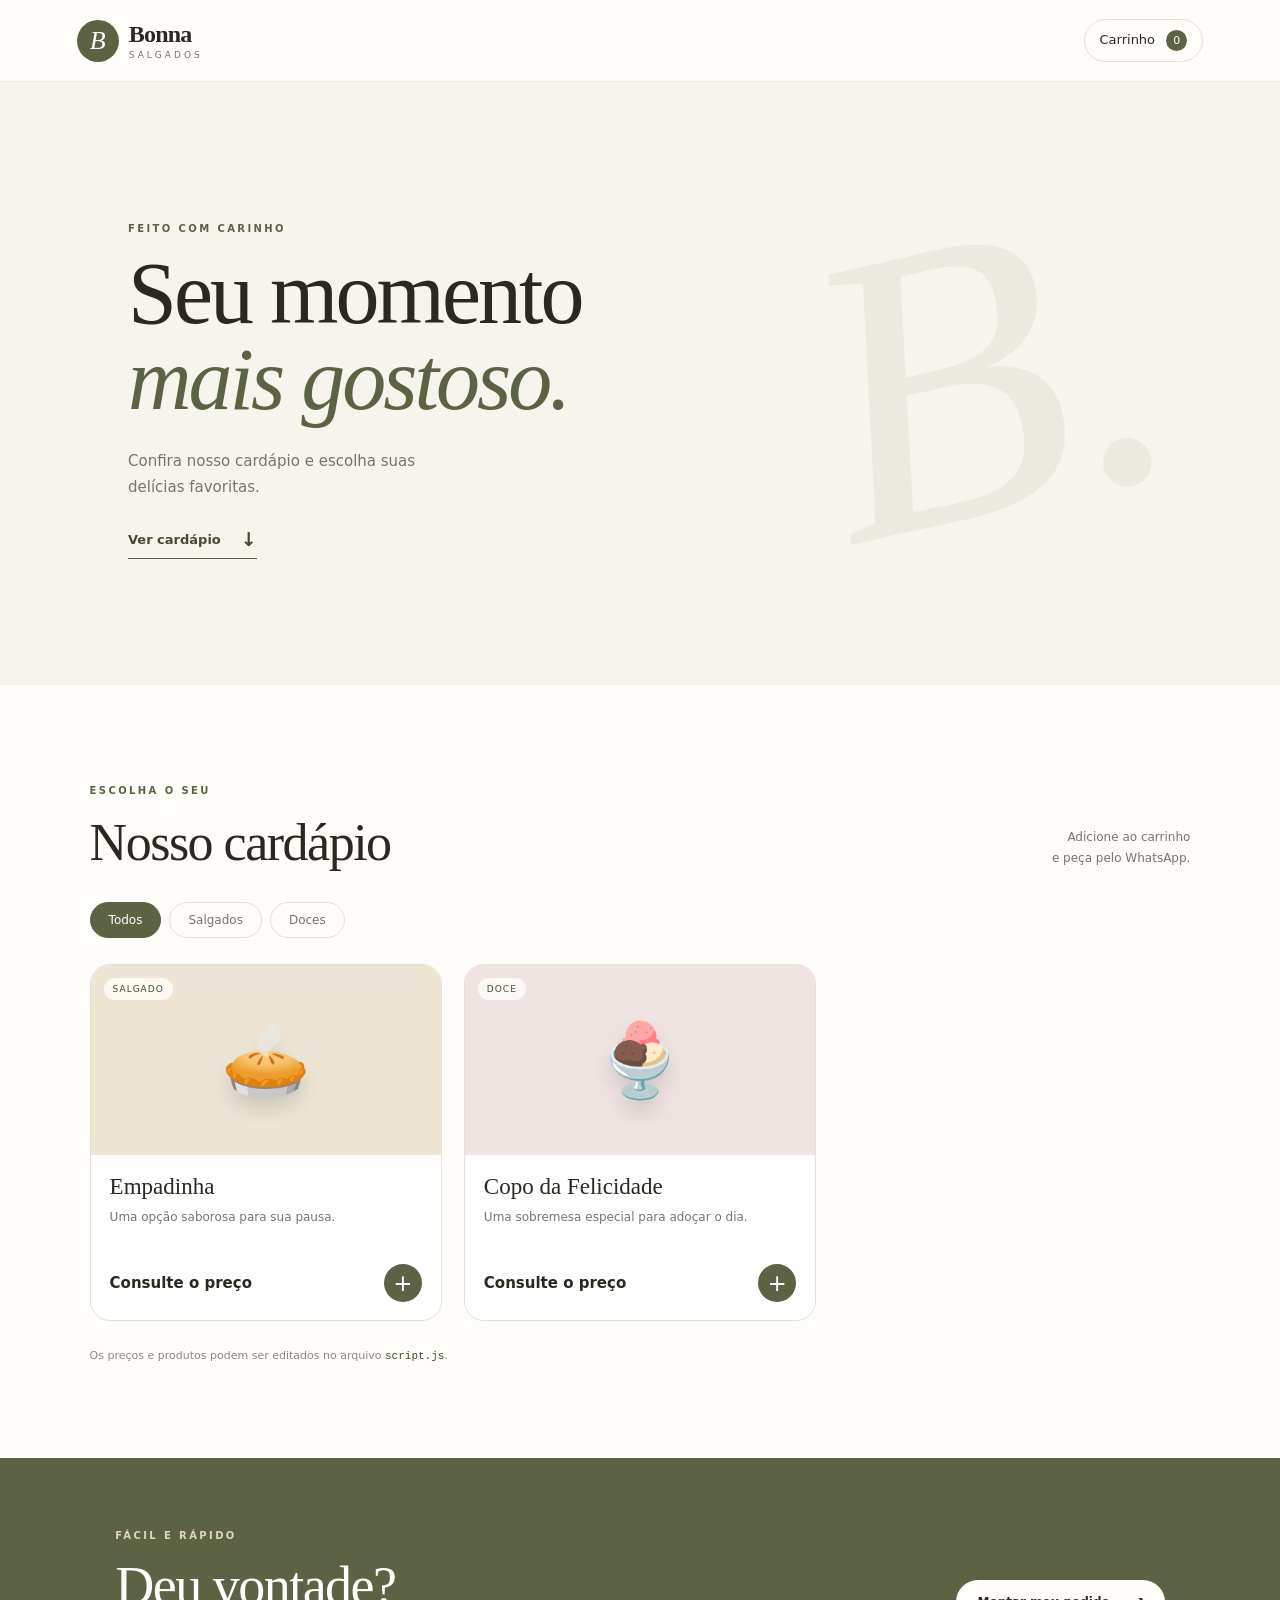
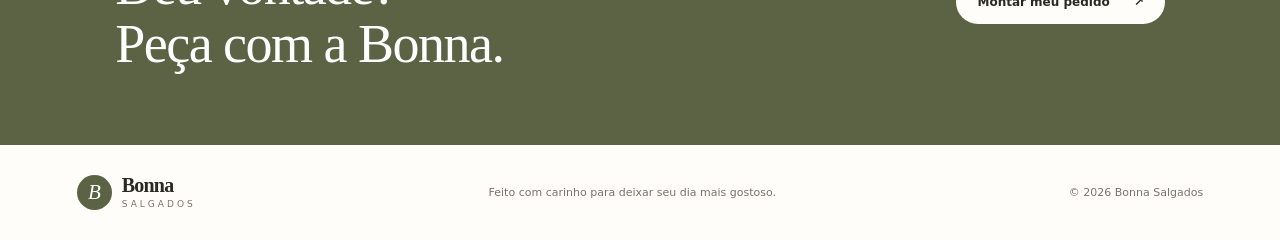
==== index.html @ b8a6c198 "Add files via upload" ====
<!doctype html>
<html lang="pt-BR">
<head>
  <meta charset="utf-8">
  <meta name="viewport" content="width=device-width, initial-scale=1">
  <meta name="theme-color" content="#f7f3ed">
  <meta name="description" content="Cardápio digital da Bonna Salgados. Escolha seus favoritos e peça pelo WhatsApp.">
  <title>Bonna Salgados | Cardápio</title>
  <link rel="stylesheet" href="style.css">
</head>
<body>
  <header class="topbar">
    <a class="brand" href="#" aria-label="Bonna Salgados - início">
      <span class="brand-mark">B</span>
      <span><strong>Bonna</strong><small>SALGADOS</small></span>
    </a>
    <button class="cart-shortcut" id="open-cart" aria-label="Abrir carrinho">
      Carrinho <span id="cart-count">0</span>
    </button>
  </header>

  <main>
    <section class="hero">
      <p class="eyebrow">FEITO COM CARINHO</p>
      <h1>Seu momento<br><em>mais gostoso.</em></h1>
      <p class="hero-copy">Confira nosso cardápio e escolha suas delícias favoritas.</p>
      <a class="hero-link" href="#cardapio">Ver cardápio <span aria-hidden="true">↓</span></a>
      <div class="hero-decoration" aria-hidden="true">B.</div>
    </section>

    <section class="menu-section" id="cardapio">
      <div class="section-heading">
        <div><p class="eyebrow">ESCOLHA O SEU</p><h2>Nosso cardápio</h2></div>
        <p class="section-note">Adicione ao carrinho<br>e peça pelo WhatsApp.</p>
      </div>
      <div class="category-tabs" role="group" aria-label="Filtrar produtos">
        <button class="category-tab active" data-category="todos">Todos</button>
        <button class="category-tab" data-category="salgados">Salgados</button>
        <button class="category-tab" data-category="doces">Doces</button>
      </div>
      <div class="product-grid" id="product-grid" aria-live="polite"></div>
      <p class="edit-hint">Os preços e produtos podem ser editados no arquivo <code>script.js</code>.</p>
    </section>

    <section class="order-banner">
      <div><p class="eyebrow">FÁCIL E RÁPIDO</p><h2>Deu vontade?<br>Peça com a Bonna.</h2></div>
      <button class="button button-light" id="banner-cart">Montar meu pedido <span>↗</span></button>
    </section>
  </main>

  <footer class="footer">
    <a class="brand footer-brand" href="#"><span class="brand-mark">B</span><span><strong>Bonna</strong><small>SALGADOS</small></span></a>
    <p>Feito com carinho para deixar seu dia mais gostoso.</p>
    <small>© <span id="year"></span> Bonna Salgados</small>
  </footer>

  <div class="overlay" id="overlay" hidden></div>
  <aside class="cart-drawer" id="cart-drawer" aria-label="Seu carrinho" aria-modal="true" role="dialog" hidden>
    <div class="cart-header"><div><p class="eyebrow">SEU PEDIDO</p><h2>Carrinho</h2></div><button class="close-cart" id="close-cart" aria-label="Fechar carrinho">×</button></div>
    <div class="cart-items" id="cart-items"></div>
    <div class="cart-bottom">
      <div class="total-row"><span>Total estimado</span><strong id="cart-total">R$ 0,00</strong></div>
      <label class="field-label" for="customer-name">Seu nome (opcional)</label>
      <input id="customer-name" class="customer-input" type="text" placeholder="Como podemos te chamar?">
      <label class="field-label" for="order-notes">Observações (opcional)</label>
      <textarea id="order-notes" class="customer-input" rows="2" placeholder="Ex.: retirar no balcão"></textarea>
      <button class="button button-dark checkout-button" id="checkout">Finalizar pelo WhatsApp <span>↗</span></button>
      <p class="checkout-note">O pedido será enviado para confirmação pelo WhatsApp.</p>
    </div>
  </aside>
  <div class="toast" id="toast" role="status" aria-live="polite"></div>
  <script src="script.js"></script>
</body>
</html>
---- style.css ----
:root {
  --cream: #f7f3ed; --paper: #fffdf9; --ink: #292821; --muted: #77746b;
  --olive: #5c6344; --olive-dark: #454b32; --line: #e5dfd5; --accent: #d6a35e;
  --radius: 20px; --shadow: 0 18px 55px rgba(41,40,33,.12);
}
* { box-sizing: border-box; }
html { scroll-behavior: smooth; }
body { margin: 0; background: var(--paper); color: var(--ink); font-family: Inter, ui-sans-serif, system-ui, -apple-system, BlinkMacSystemFont, "Segoe UI", sans-serif; }
button, input, textarea { font: inherit; }
button, a { -webkit-tap-highlight-color: transparent; }
button { cursor: pointer; }
a { color: inherit; text-decoration: none; }
.topbar { height: 82px; padding: 0 clamp(20px, 6vw, 84px); display: flex; align-items: center; justify-content: space-between; background: var(--paper); border-bottom: 1px solid rgba(229,223,213,.7); }
.brand { display: inline-flex; align-items: center; gap: 10px; }
.brand-mark { width: 42px; height: 42px; border-radius: 50%; display: grid; place-items: center; color: var(--paper); background: var(--olive); font-family: Georgia, serif; font-size: 26px; font-style: italic; }
.brand strong { display: block; font-family: Georgia, "Times New Roman", serif; font-size: 24px; letter-spacing: -.8px; line-height: 1; }
.brand small { display: block; margin-top: 4px; font-size: 9px; letter-spacing: 3px; color: var(--muted); }
.cart-shortcut { border: 1px solid var(--line); background: transparent; padding: 10px 15px; border-radius: 99px; color: var(--ink); font-size: 13px; }
.cart-shortcut span { display: inline-grid; place-items: center; min-width: 21px; height: 21px; margin-left: 7px; border-radius: 50%; background: var(--olive); color: white; font-size: 11px; }
.hero { position: relative; overflow: hidden; padding: clamp(68px, 11vw, 142px) clamp(24px, 10vw, 150px) clamp(74px, 10vw, 126px); background: var(--cream); }
.eyebrow { color: var(--olive); font-size: 10px; font-weight: 800; letter-spacing: 2.4px; margin: 0 0 17px; }
.hero h1 { position: relative; z-index: 1; margin: 0; font-family: Georgia, "Times New Roman", serif; font-weight: 400; font-size: clamp(48px, 7.2vw, 88px); line-height: .98; letter-spacing: -3px; }
.hero h1 em { color: var(--olive); font-weight: 400; }
.hero-copy { max-width: 340px; margin: 26px 0 28px; color: var(--muted); font-size: 15px; line-height: 1.7; }
.hero-link { display: inline-flex; align-items: center; gap: 20px; padding-bottom: 8px; border-bottom: 1px solid var(--olive); color: var(--olive-dark); font-size: 13px; font-weight: 700; }
.hero-link span { font-size: 19px; }
.hero-decoration { position: absolute; right: 9%; top: 48%; transform: translateY(-50%) rotate(-13deg); font-family: Georgia, serif; font-style: italic; font-size: clamp(190px, 32vw, 440px); line-height: .7; color: rgba(92,99,68,.07); user-select: none; }
.menu-section { padding: clamp(55px, 8vw, 100px) clamp(20px, 7vw, 100px) 85px; max-width: 1440px; margin: auto; }
.section-heading { display: flex; justify-content: space-between; align-items: end; gap: 20px; margin-bottom: 30px; }
.section-heading h2, .order-banner h2, .cart-header h2 { margin: 0; font-family: Georgia, "Times New Roman", serif; font-size: clamp(34px, 4.4vw, 52px); font-weight: 400; letter-spacing: -1.5px; }
.section-note { margin: 0 0 4px; color: var(--muted); font-size: 12px; line-height: 1.7; text-align: right; }
.category-tabs { display: flex; gap: 8px; flex-wrap: wrap; margin-bottom: 26px; }
.category-tab { padding: 10px 18px; border: 1px solid var(--line); background: transparent; border-radius: 99px; color: var(--muted); font-size: 12px; }
.category-tab.active { background: var(--olive); border-color: var(--olive); color: white; }
.product-grid { display: grid; grid-template-columns: repeat(3, minmax(0, 1fr)); gap: 22px; }
.product-card { overflow: hidden; background: white; border: 1px solid var(--line); border-radius: var(--radius); transition: transform .2s, box-shadow .2s; }
.product-card:hover { transform: translateY(-3px); box-shadow: 0 12px 30px rgba(41,40,33,.07); }
.product-visual { min-height: 190px; display: grid; place-items: center; position: relative; background: #eee7db; }
.product-visual.salgados { background: #eee5d5; }
.product-visual.doces { background: #f0e4e2; }
.product-emoji { font-size: 72px; filter: drop-shadow(0 12px 9px rgba(0,0,0,.12)); }
.product-label { position: absolute; top: 13px; left: 13px; border-radius: 99px; padding: 6px 9px; background: rgba(255,253,249,.82); color: var(--olive-dark); font-size: 9px; letter-spacing: 1px; text-transform: uppercase; }
.product-info { padding: 19px 19px 18px; }
.product-info h3 { margin: 0 0 8px; font-family: Georgia, serif; font-size: 23px; font-weight: 400; }
.product-info p { min-height: 38px; margin: 0 0 18px; color: var(--muted); font-size: 12px; line-height: 1.6; }
.product-buy { display: flex; align-items: center; justify-content: space-between; gap: 10px; }
.product-price { font-size: 15px; font-weight: 750; }
.add-button { width: 38px; height: 38px; border: 0; border-radius: 50%; background: var(--olive); color: white; font-size: 23px; line-height: 1; }
.add-button:hover { background: var(--olive-dark); }
.edit-hint { margin-top: 28px; color: #8b877e; font-size: 11px; }
.edit-hint code { color: var(--olive-dark); }
.order-banner { display: flex; align-items: center; justify-content: space-between; gap: 28px; padding: clamp(35px, 6vw, 72px) clamp(24px, 9vw, 120px); background: var(--olive); color: white; }
.order-banner .eyebrow { color: #e0d5b8; }
.order-banner h2 { font-size: clamp(34px, 4.5vw, 54px); line-height: 1.06; }
.button { display: inline-flex; align-items: center; justify-content: center; gap: 24px; padding: 15px 21px; border: 0; border-radius: 99px; font-size: 12px; font-weight: 750; transition: transform .2s, opacity .2s; }
.button:hover { transform: translateY(-1px); }
.button-light { background: var(--paper); color: var(--ink); white-space: nowrap; }
.button-dark { background: var(--olive); color: white; width: 100%; }
.footer { display: flex; align-items: center; justify-content: space-between; gap: 20px; padding: 30px clamp(20px, 6vw, 84px); }
.footer p, .footer > small { color: var(--muted); font-size: 11px; }
.footer-brand .brand-mark { width: 35px; height: 35px; font-size: 21px; }
.footer-brand strong { font-size: 20px; }
.overlay { position: fixed; inset: 0; z-index: 10; background: rgba(28,27,22,.4); backdrop-filter: blur(2px); }
.cart-drawer { position: fixed; z-index: 11; right: 0; top: 0; height: 100dvh; width: min(440px, 100%); background: var(--paper); box-shadow: var(--shadow); display: flex; flex-direction: column; padding: 27px; }
.cart-header { display: flex; align-items: start; justify-content: space-between; padding-bottom: 22px; border-bottom: 1px solid var(--line); }
.cart-header .eyebrow { margin-bottom: 8px; }
.cart-header h2 { font-size: 36px; }
.close-cart { border: 0; background: transparent; font-size: 31px; line-height: 1; color: var(--muted); }
.cart-items { overflow: auto; flex: 1; padding: 14px 0; }
.empty-cart { padding: 35px 10px; text-align: center; color: var(--muted); font-size: 13px; line-height: 1.7; }
.cart-item { display: grid; grid-template-columns: 1fr auto; gap: 10px; padding: 15px 0; border-bottom: 1px solid var(--line); }
.cart-item h3 { margin: 0 0 5px; font-family: Georgia, serif; font-size: 18px; font-weight: 400; }
.cart-item small { color: var(--muted); font-size: 11px; }
.quantity { display: flex; align-items: center; gap: 10px; margin-top: 10px; }
.quantity button { width: 26px; height: 26px; border: 1px solid var(--line); border-radius: 50%; background: white; }
.cart-item-total { font-size: 12px; font-weight: 750; white-space: nowrap; }
.cart-bottom { border-top: 1px solid var(--line); padding-top: 18px; }
.total-row { display: flex; justify-content: space-between; align-items: center; margin-bottom: 20px; font-size: 13px; }
.total-row strong { font-size: 20px; }
.field-label { display: block; margin: 12px 0 6px; color: var(--muted); font-size: 11px; }
.customer-input { width: 100%; border: 1px solid var(--line); border-radius: 11px; background: white; padding: 11px 12px; color: var(--ink); outline-color: var(--olive); font-size: 13px; resize: vertical; }
.checkout-button { margin-top: 16px; }
.checkout-note { color: var(--muted); font-size: 10px; line-height: 1.5; text-align: center; }
.toast { position: fixed; z-index: 20; bottom: 22px; left: 50%; transform: translate(-50%, 20px); padding: 12px 17px; background: var(--ink); color: white; border-radius: 99px; font-size: 12px; opacity: 0; pointer-events: none; transition: .25s; }
.toast.show { opacity: 1; transform: translate(-50%, 0); }
[hidden] { display: none !important; }
@media (max-width: 760px) {
  .topbar { height: 70px; padding: 0 18px; }
  .brand-mark { width: 37px; height: 37px; font-size: 23px; }
  .brand strong { font-size: 22px; }
  .hero { padding: 76px 24px 84px; }
  .hero h1 { letter-spacing: -2px; }
  .hero-decoration { right: -15%; top: 57%; font-size: 230px; }
  .section-heading { align-items: start; flex-direction: column; }
  .section-note { text-align: left; }
  .product-grid { grid-template-columns: repeat(2, minmax(0, 1fr)); gap: 12px; }
  .product-visual { min-height: 145px; }
  .product-emoji { font-size: 57px; }
  .product-info { padding: 14px; }
  .product-info h3 { font-size: 20px; }
  .product-info p { min-height: 52px; font-size: 11px; }
  .product-price { font-size: 13px; }
  .order-banner { align-items: start; flex-direction: column; }
  .footer { align-items: start; flex-direction: column; gap: 9px; }
  .footer p { margin: 4px 0; }
}
@media (max-width: 360px) { .product-grid { grid-template-columns: 1fr; } .product-visual { min-height: 180px; } }
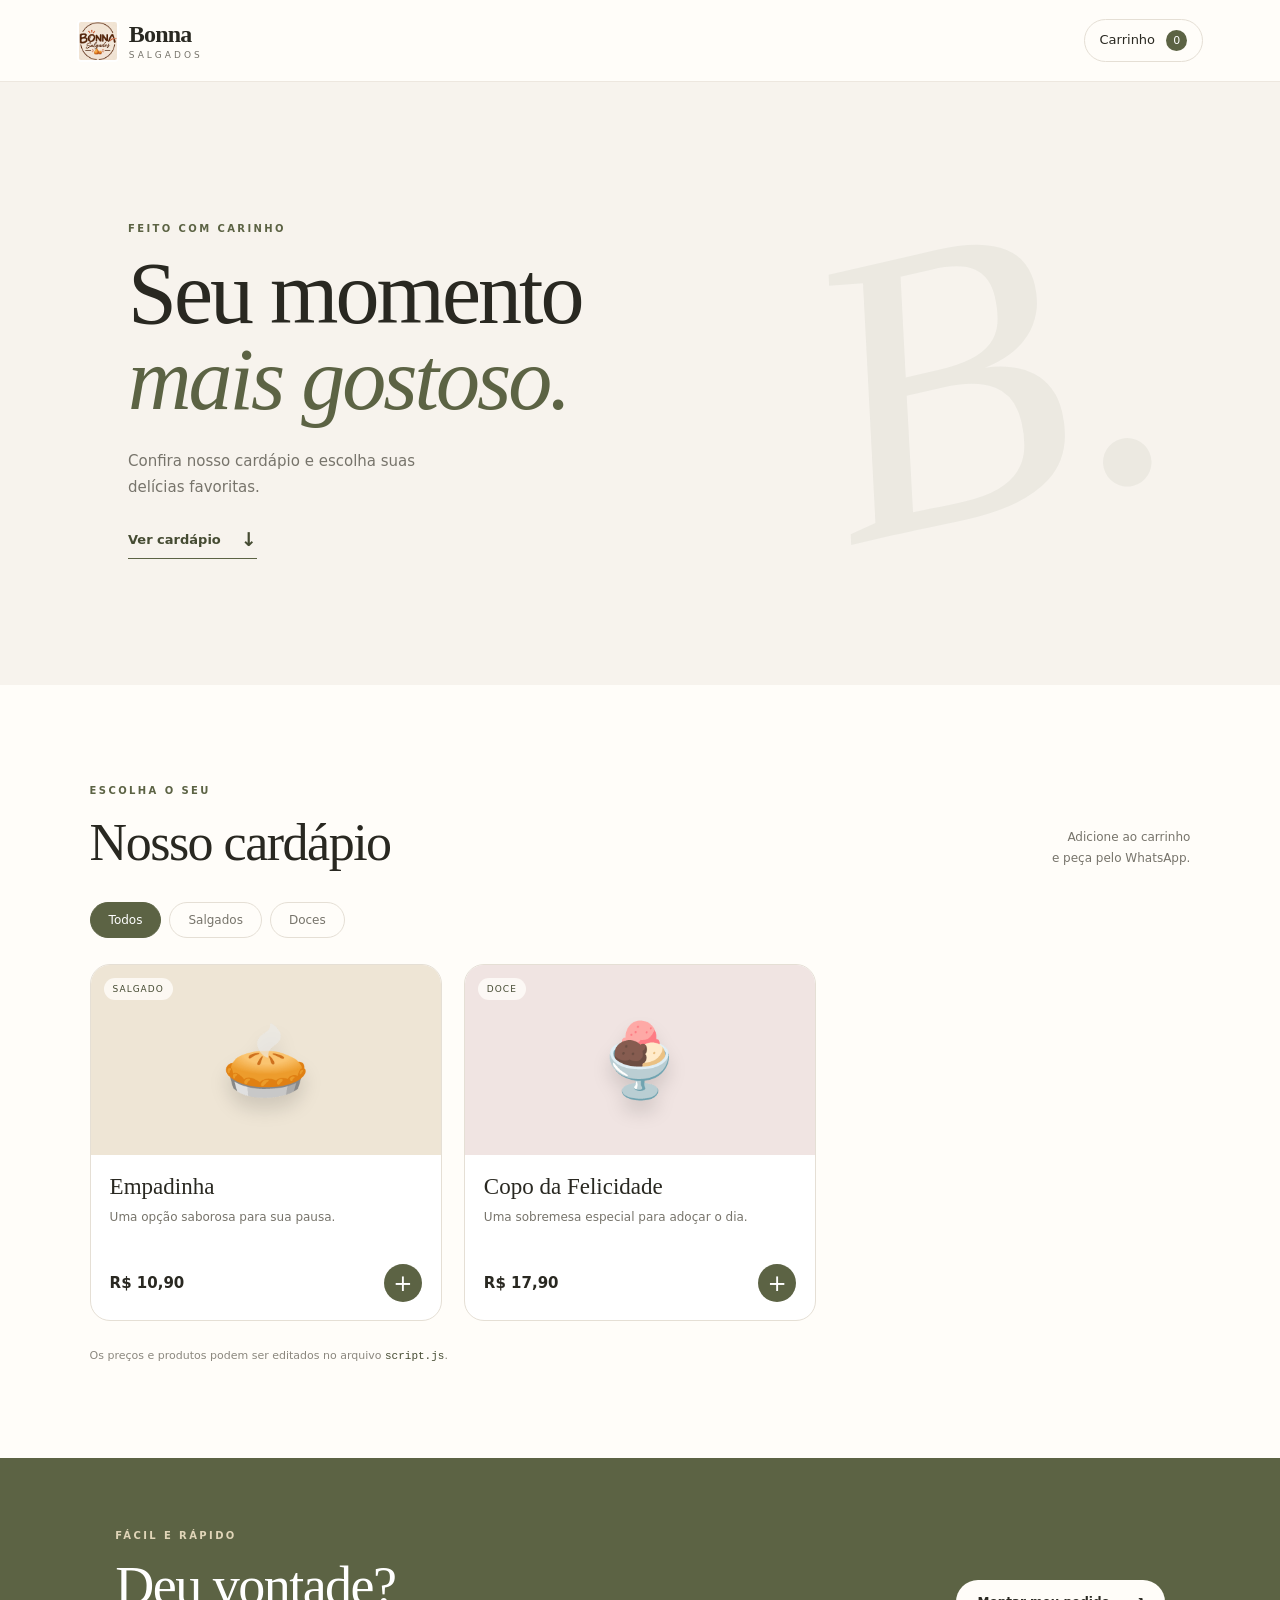
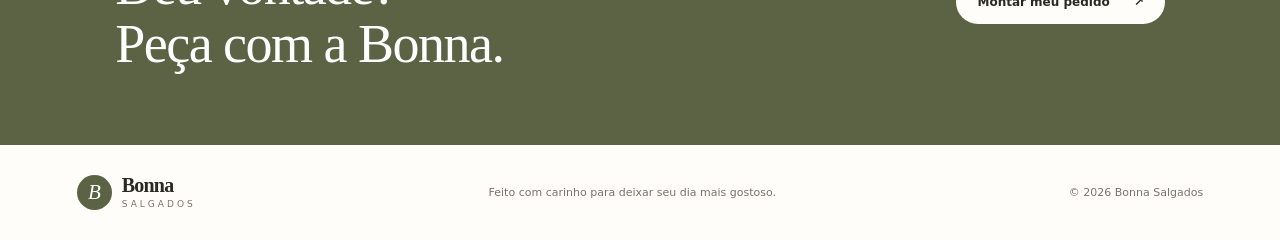
==== commit a5424c85: "Add files via upload" ====
--- a/index.html
+++ b/index.html
@@ -11,7 +11,10 @@
 <body>
   <header class="topbar">
     <a class="brand" href="#" aria-label="Bonna Salgados - início">
-      <span class="brand-mark">B</span>
+      <span class="brand-mark">
+        <div class="center">
+            <img src="./img/Logo.jpeg"> </img>
+        </div></span>
       <span><strong>Bonna</strong><small>SALGADOS</small></span>
     </a>
     <button class="cart-shortcut" id="open-cart" aria-label="Abrir carrinho">
--- a/style.css
+++ b/style.css
@@ -11,6 +11,8 @@
 button { cursor: pointer; }
 a { color: inherit; text-decoration: none; }
 .topbar { height: 82px; padding: 0 clamp(20px, 6vw, 84px); display: flex; align-items: center; justify-content: space-between; background: var(--paper); border-bottom: 1px solid rgba(229,223,213,.7); }
+.center {text-align: center;}
+header img { width: 42px; height: 42px; border-radius: 10%; border: 2px solid rgb(255, 255, 255);}
 .brand { display: inline-flex; align-items: center; gap: 10px; }
 .brand-mark { width: 42px; height: 42px; border-radius: 50%; display: grid; place-items: center; color: var(--paper); background: var(--olive); font-family: Georgia, serif; font-size: 26px; font-style: italic; }
 .brand strong { display: block; font-family: Georgia, "Times New Roman", serif; font-size: 24px; letter-spacing: -.8px; line-height: 1; }
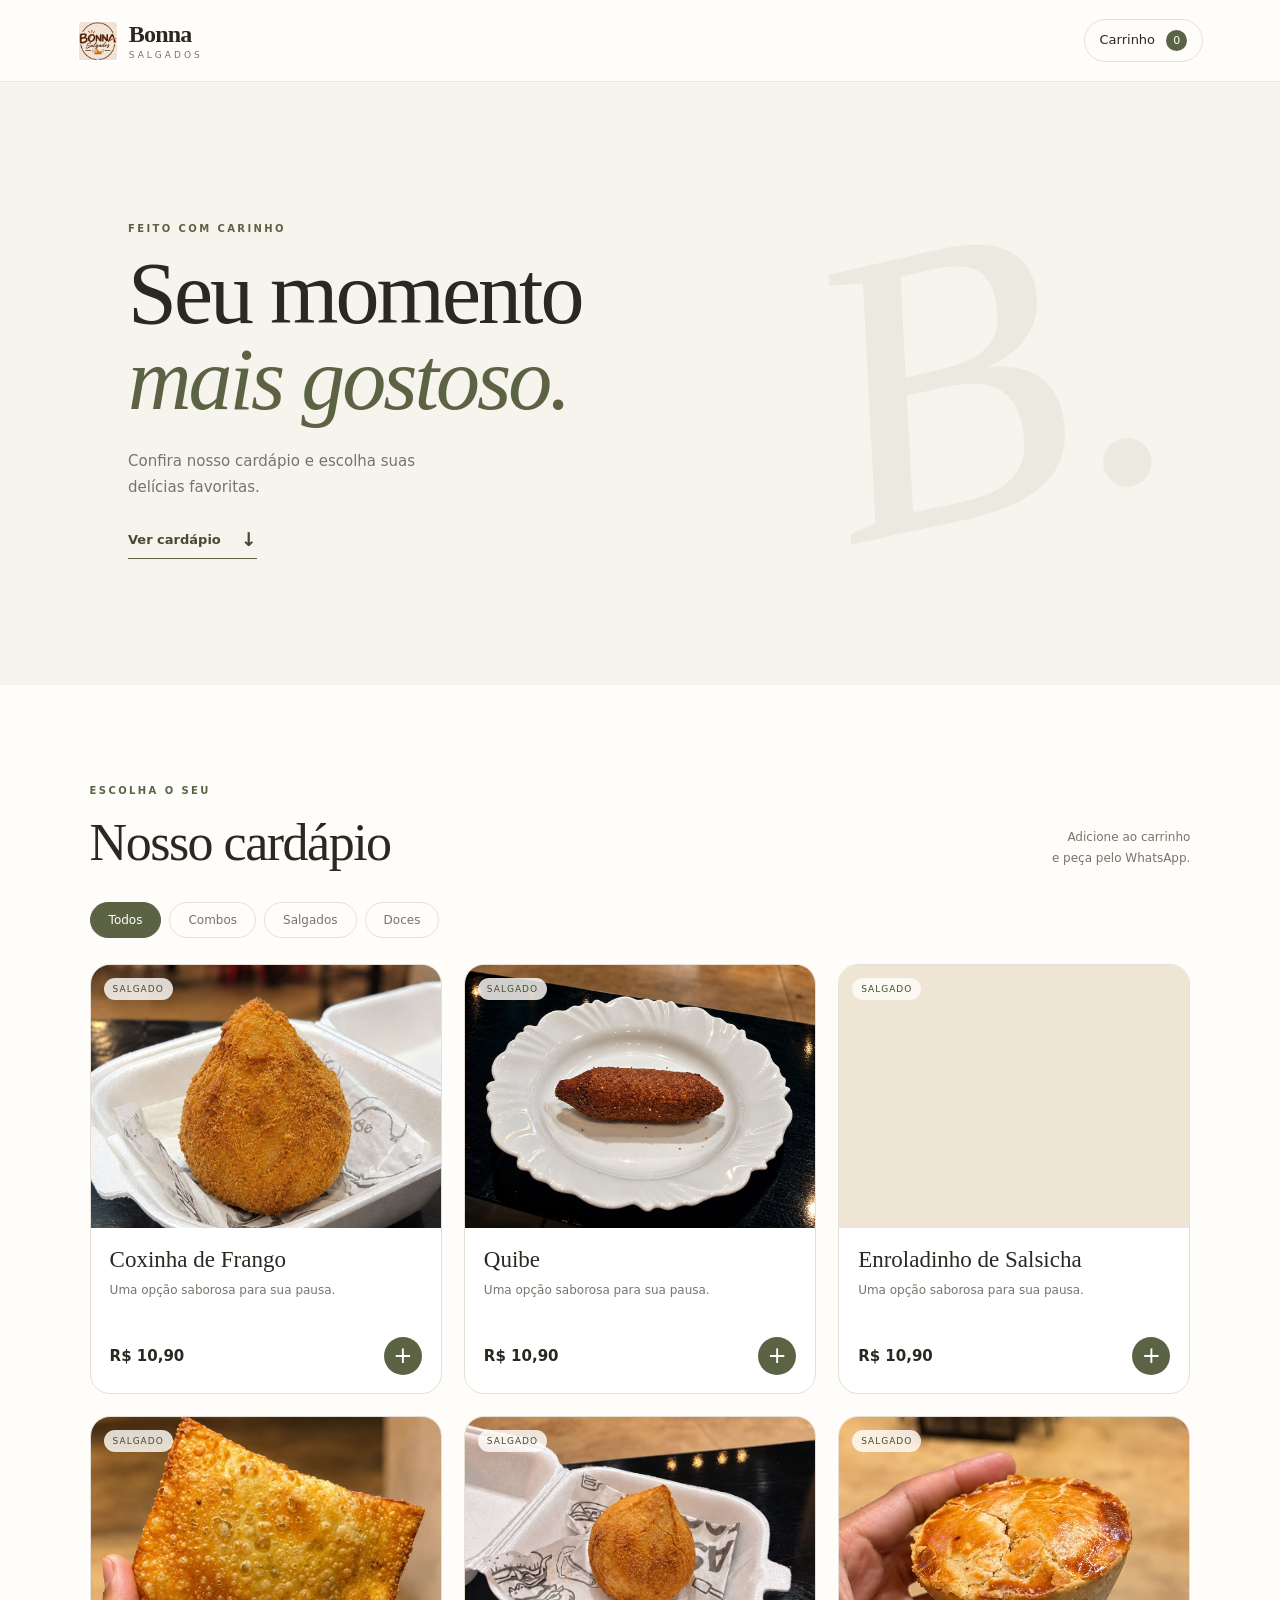
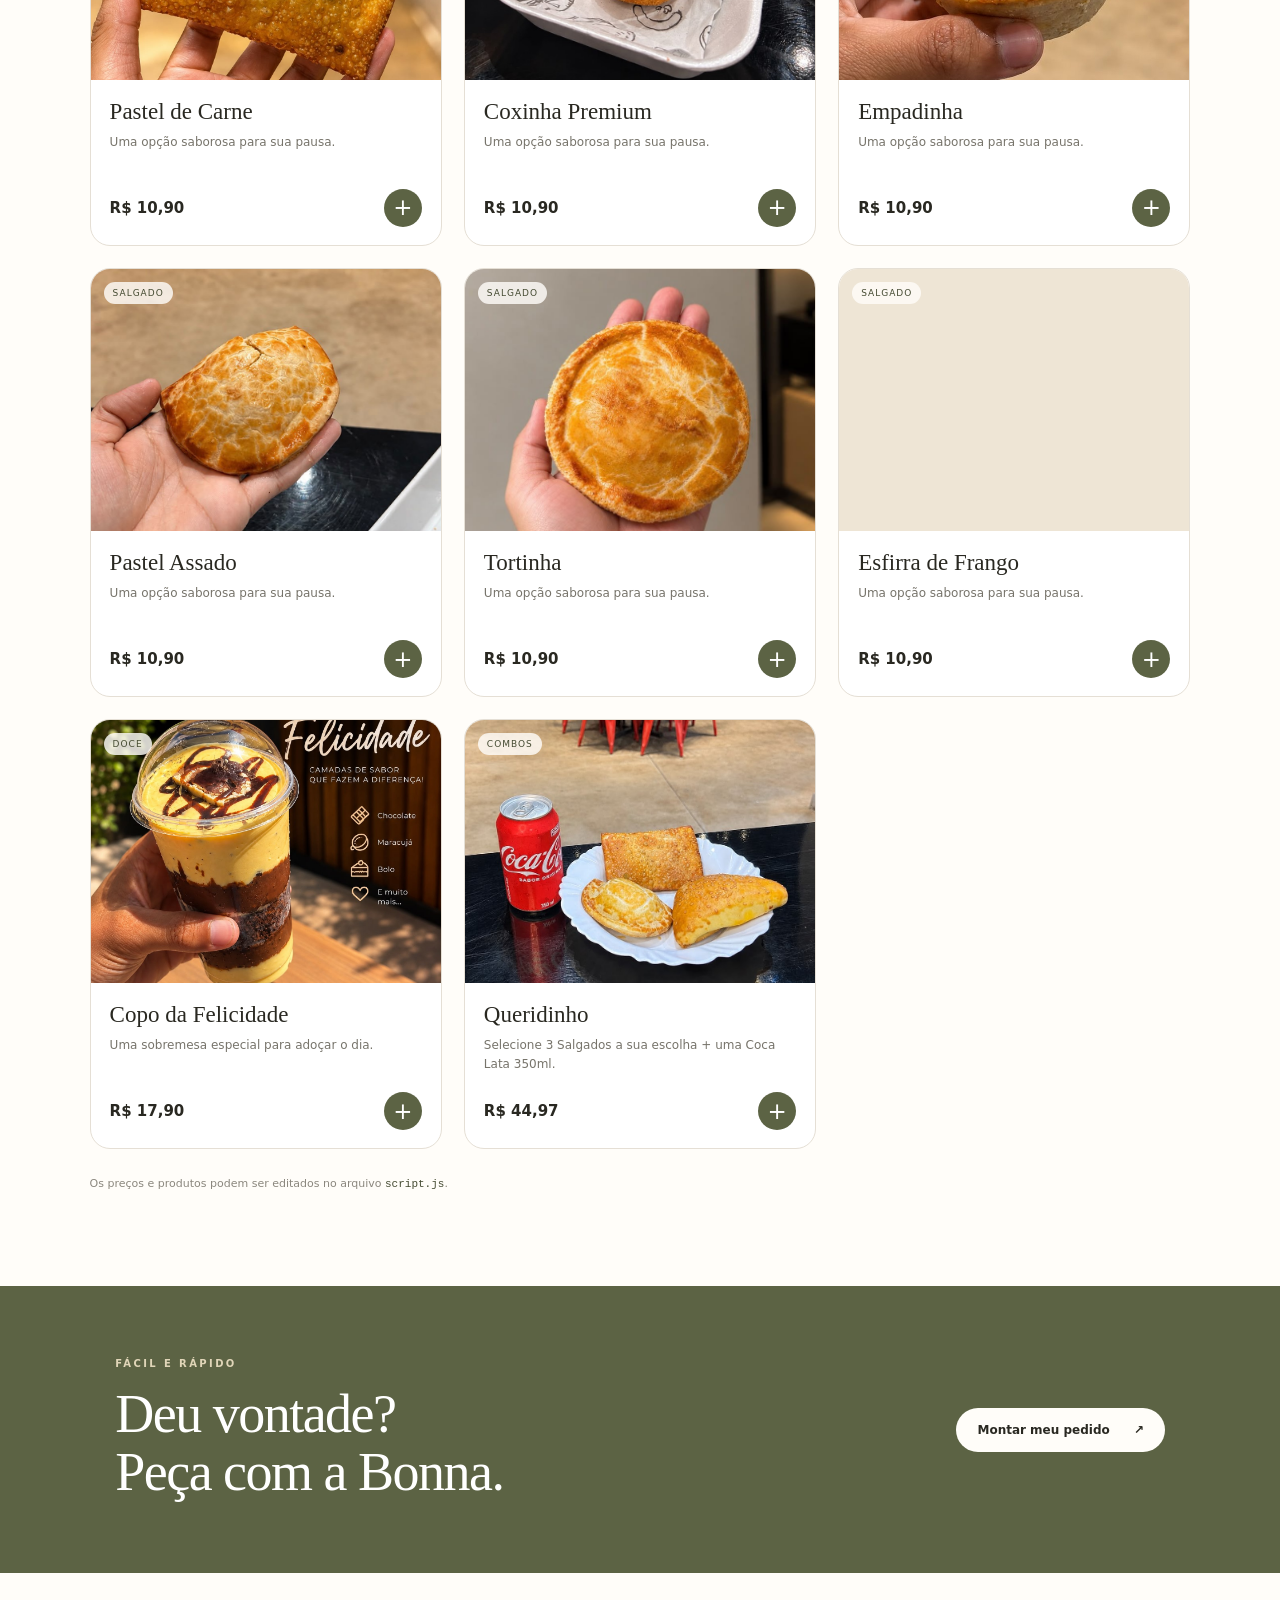
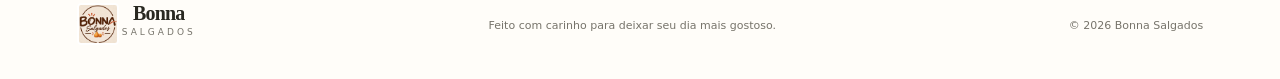
==== commit 79c4e807: "Add files via upload" ====
--- a/index.html
+++ b/index.html
@@ -38,8 +38,11 @@
       </div>
       <div class="category-tabs" role="group" aria-label="Filtrar produtos">
         <button class="category-tab active" data-category="todos">Todos</button>
+        <button class="category-tab" data-category="combos">Combos</button>
         <button class="category-tab" data-category="salgados">Salgados</button>
         <button class="category-tab" data-category="doces">Doces</button>
+      
+
       </div>
       <div class="product-grid" id="product-grid" aria-live="polite"></div>
       <p class="edit-hint">Os preços e produtos podem ser editados no arquivo <code>script.js</code>.</p>
@@ -52,7 +55,7 @@
   </main>
 
   <footer class="footer">
-    <a class="brand footer-brand" href="#"><span class="brand-mark">B</span><span><strong>Bonna</strong><small>SALGADOS</small></span></a>
+   <div class="center">  <a class="brand footer-brand" href="#"><span class="brand-mark"><img src="./img/Logo.jpeg" alt="Logo da Bonna Salgados"></span><span><strong>Bonna</strong><small>SALGADOS</small></span></a></div>
     <p>Feito com carinho para deixar seu dia mais gostoso.</p>
     <small>© <span id="year"></span> Bonna Salgados</small>
   </footer>
--- a/style.css
+++ b/style.css
@@ -60,6 +60,7 @@
 .button-dark { background: var(--olive); color: white; width: 100%; }
 .footer { display: flex; align-items: center; justify-content: space-between; gap: 20px; padding: 30px clamp(20px, 6vw, 84px); }
 .footer p, .footer > small { color: var(--muted); font-size: 11px; }
+.footer img { width: 42px; height: 42px; border-radius: 10%; border: 2px solid rgb(255, 255, 255);}
 .footer-brand .brand-mark { width: 35px; height: 35px; font-size: 21px; }
 .footer-brand strong { font-size: 20px; }
 .overlay { position: fixed; inset: 0; z-index: 10; background: rgba(28,27,22,.4); backdrop-filter: blur(2px); }
@@ -107,3 +108,47 @@
   .footer p { margin: 4px 0; }
 }
 @media (max-width: 360px) { .product-grid { grid-template-columns: 1fr; } .product-visual { min-height: 180px; } }
+
+/* Proporção padronizada para todas as imagens dos produtos */
+.product-visual {
+  position: relative;
+  width: 100%;
+  aspect-ratio: 4 / 3;
+  min-height: 0;
+  display: grid;
+  place-items: center;
+  overflow: hidden;
+  background: #eee7db;
+}
+
+.product-visual.has-image {
+  padding: 0;
+  overflow: hidden;
+}
+
+.product-image {
+  display: block;
+  width: 100%;
+  height: 100%;
+  min-height: 0;
+  aspect-ratio: 4 / 3;
+  object-fit: cover;
+  object-position: center;
+}
+
+@media (max-width: 760px) {
+  .product-visual {
+    aspect-ratio: 4 / 3;
+    min-height: 0;
+  }
+  .product-image {
+    min-height: 0;
+  }
+}
+
+@media (max-width: 360px) {
+  .product-visual {
+    aspect-ratio: 4 / 3;
+    min-height: 0;
+  }
+}
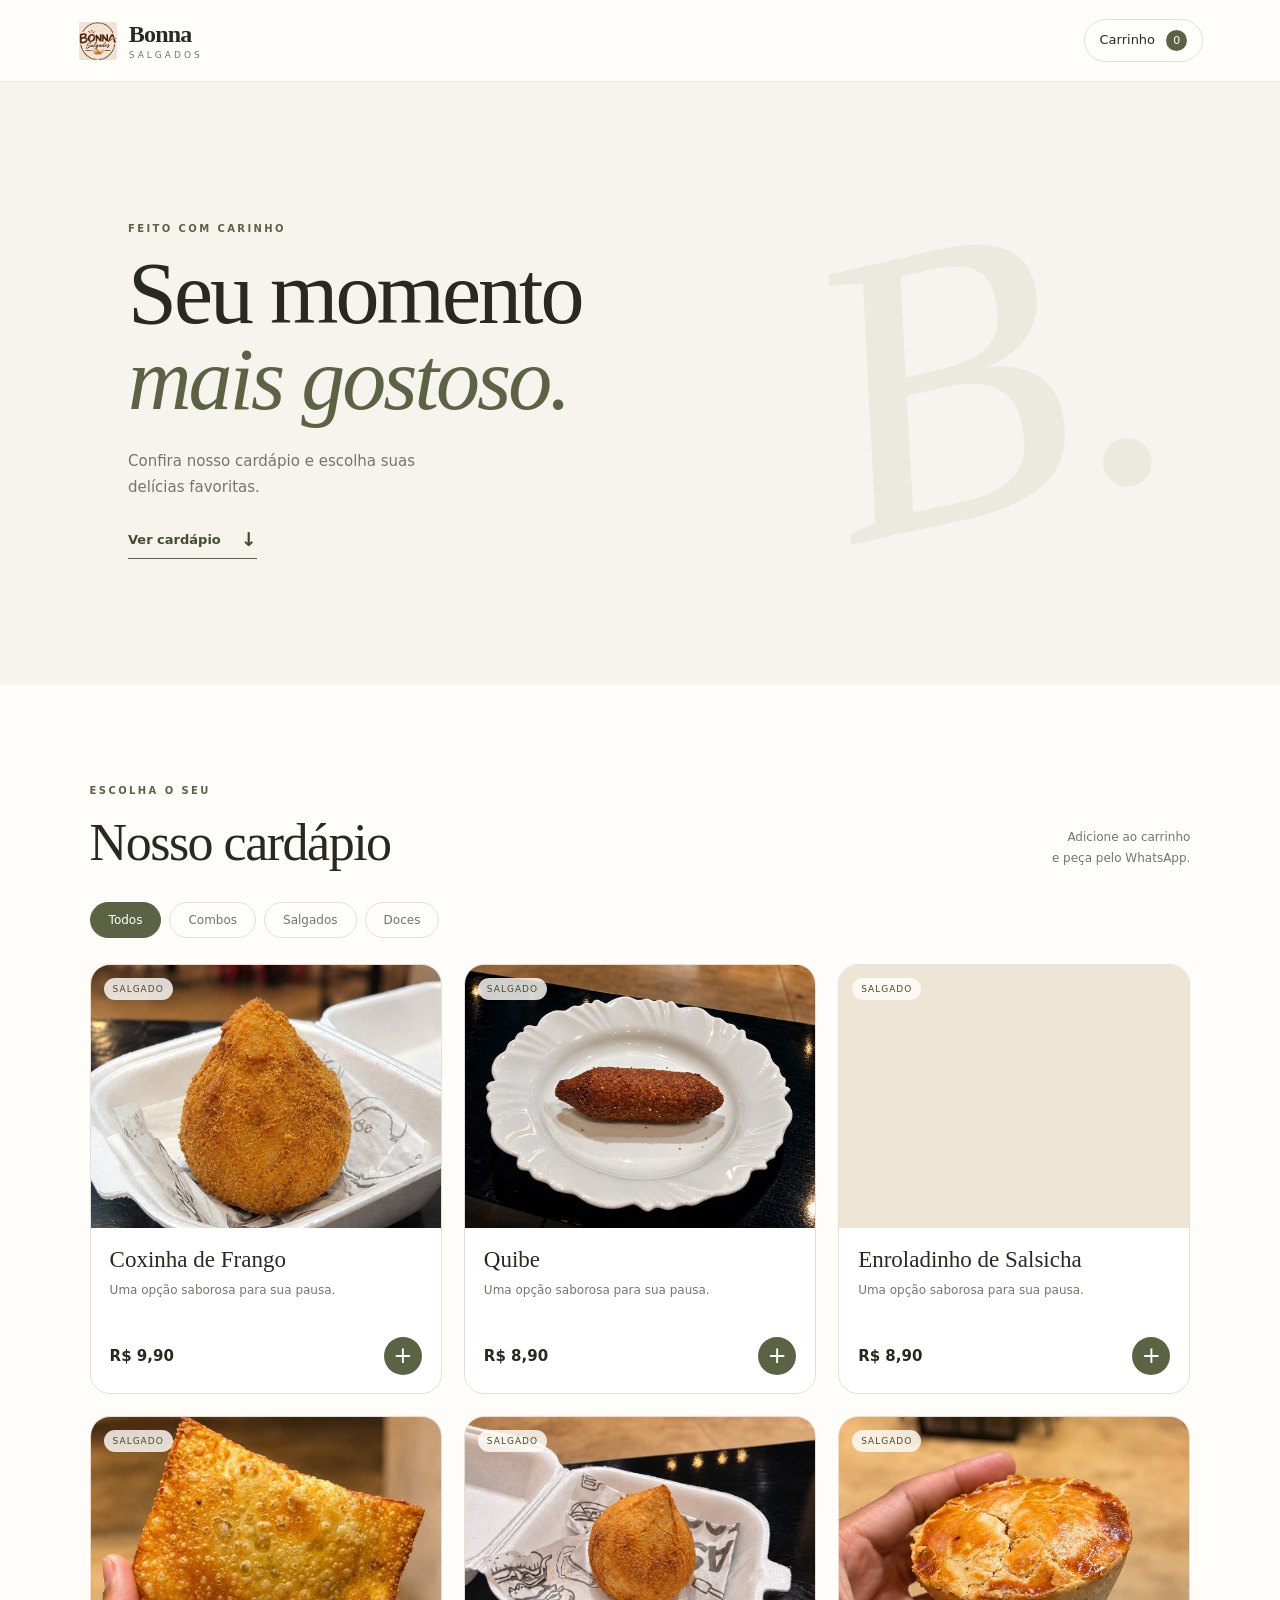
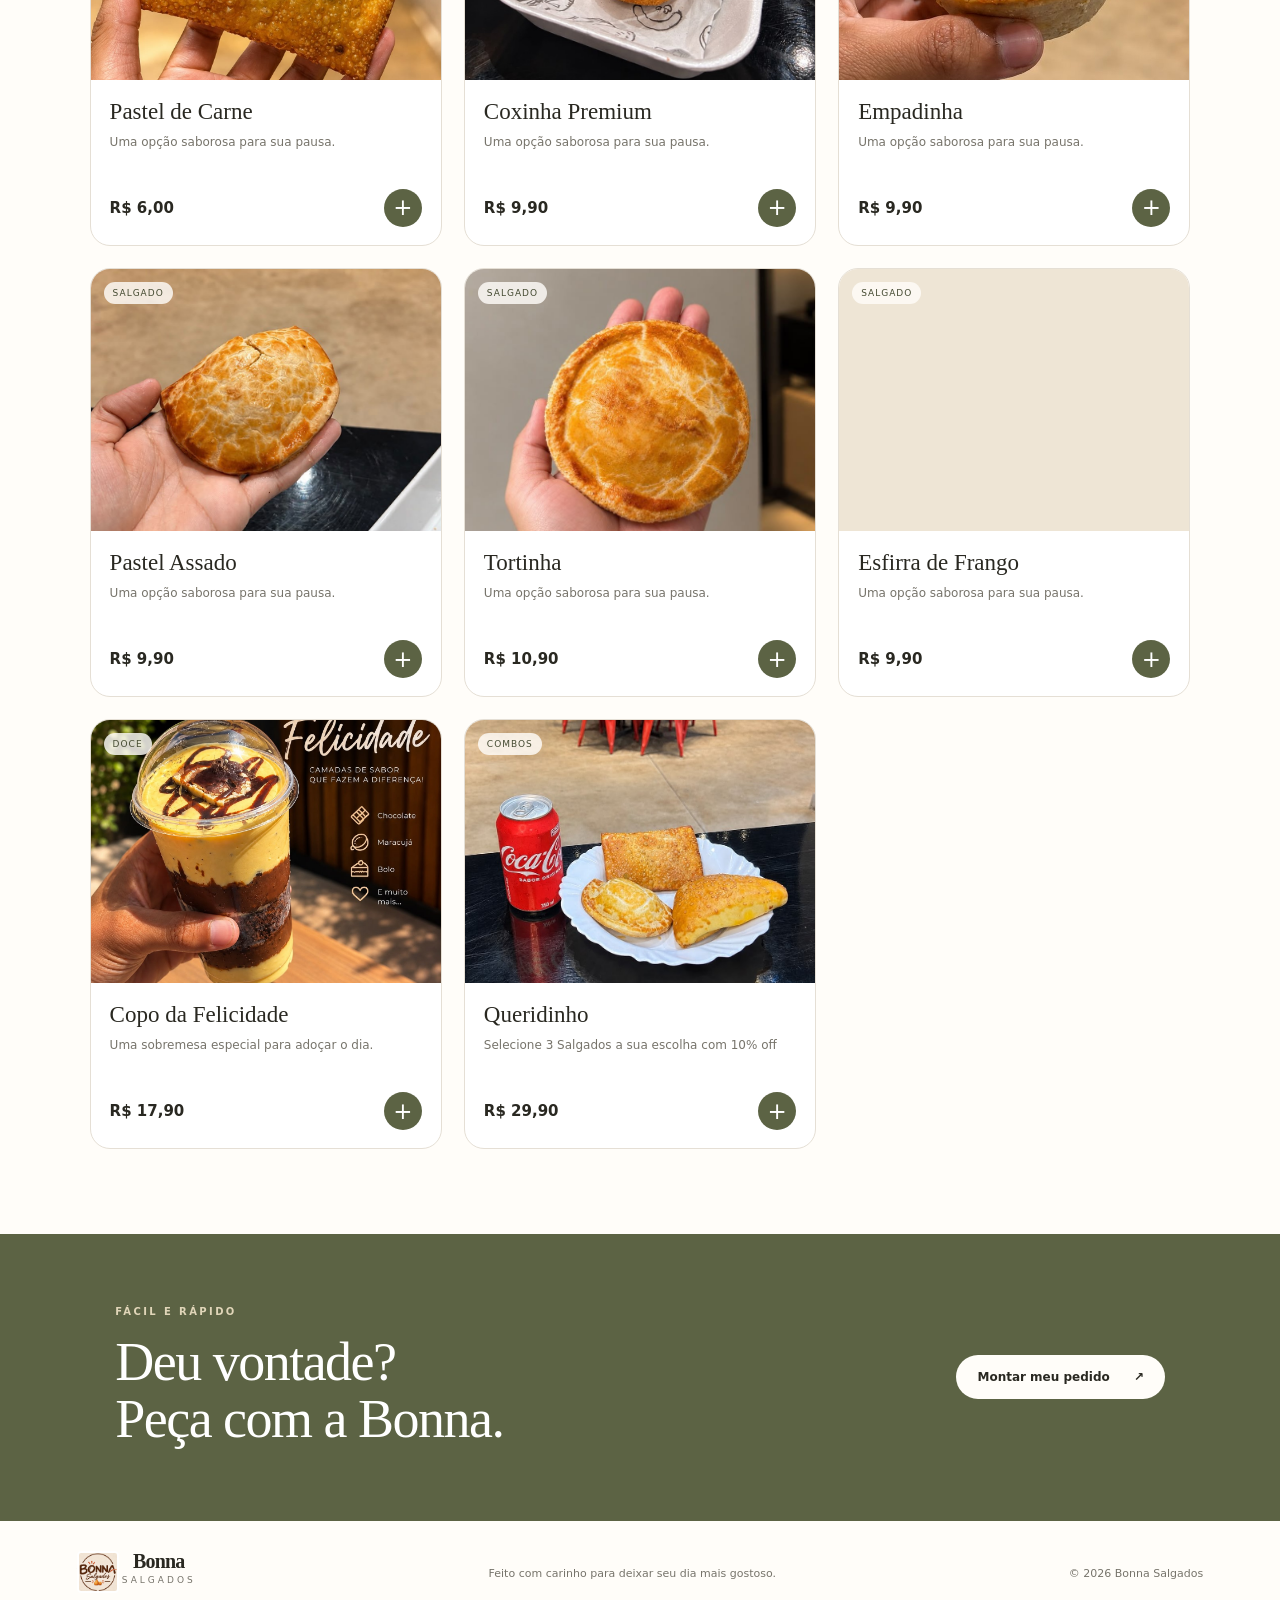
==== commit d7ccc859: "Add files via upload" ====
--- a/index.html
+++ b/index.html
@@ -45,7 +45,7 @@
 
       </div>
       <div class="product-grid" id="product-grid" aria-live="polite"></div>
-      <p class="edit-hint">Os preços e produtos podem ser editados no arquivo <code>script.js</code>.</p>
+      
     </section>
 
     <section class="order-banner">
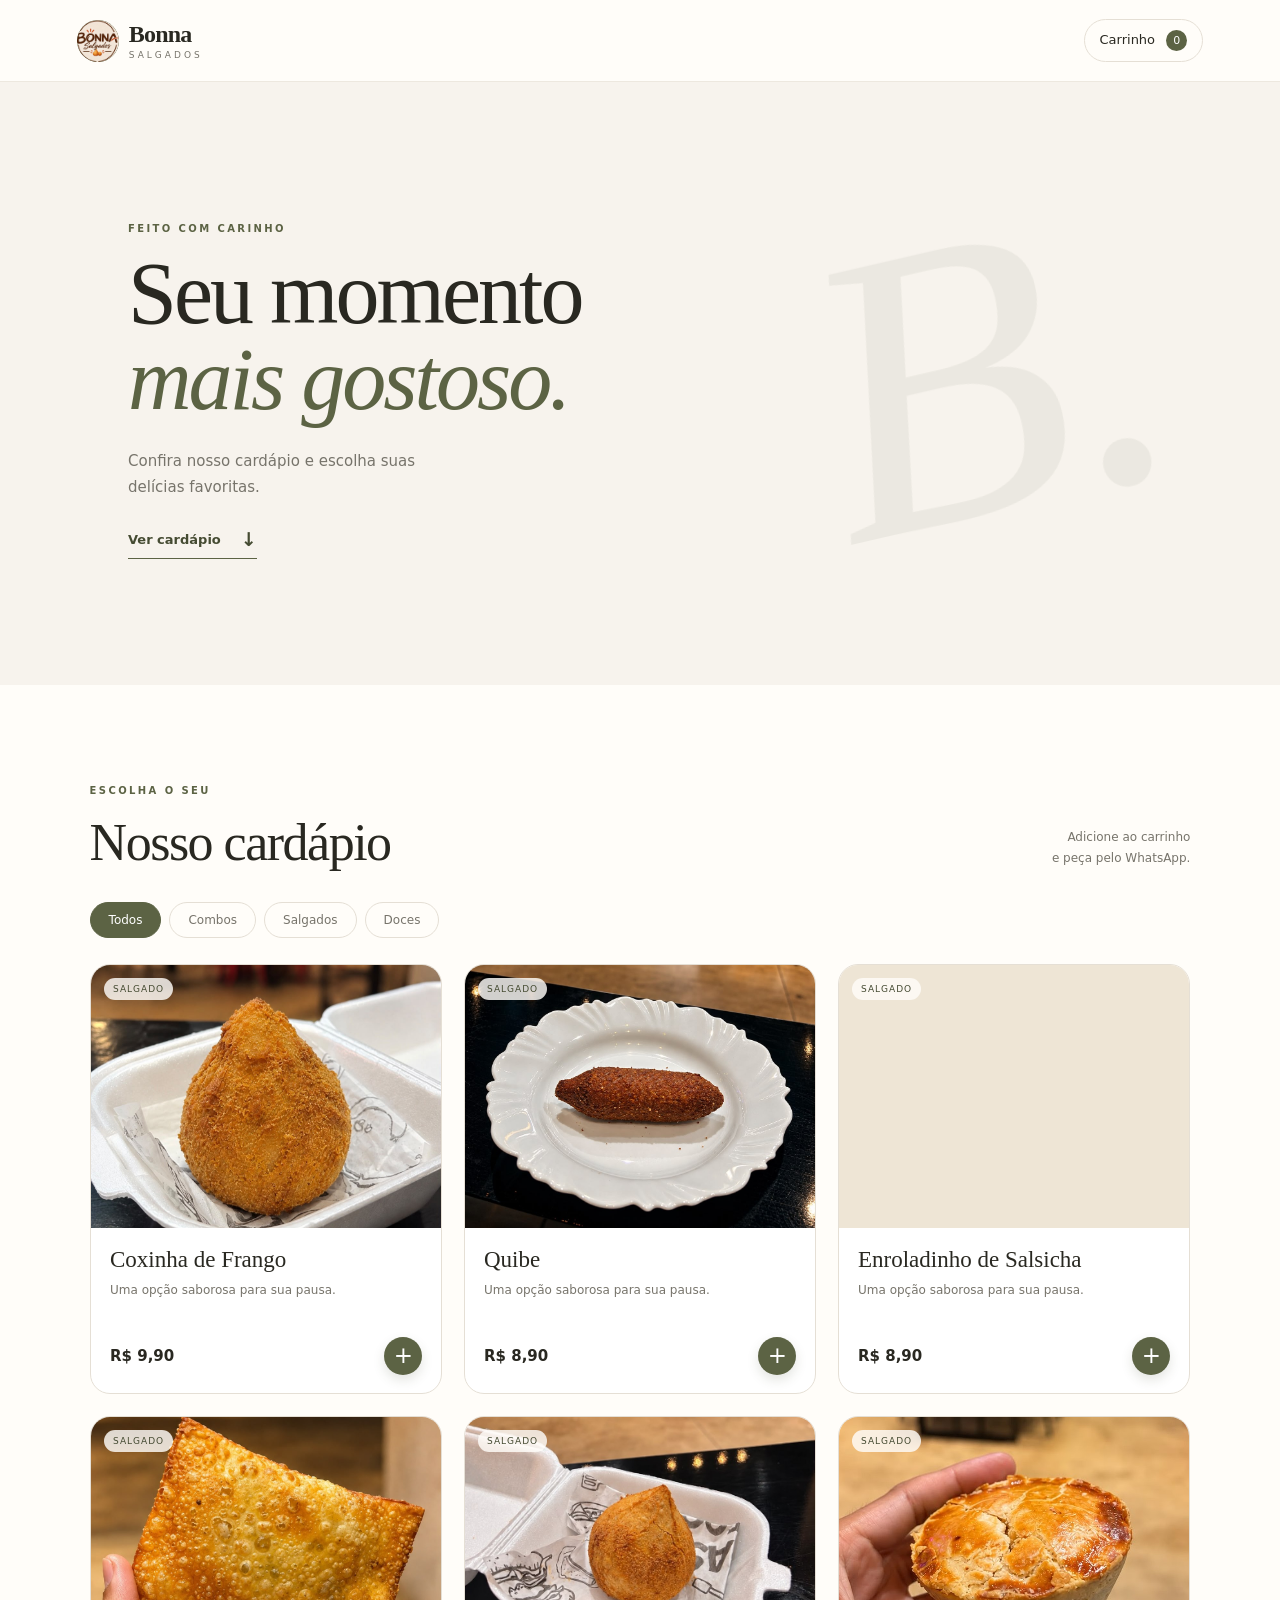
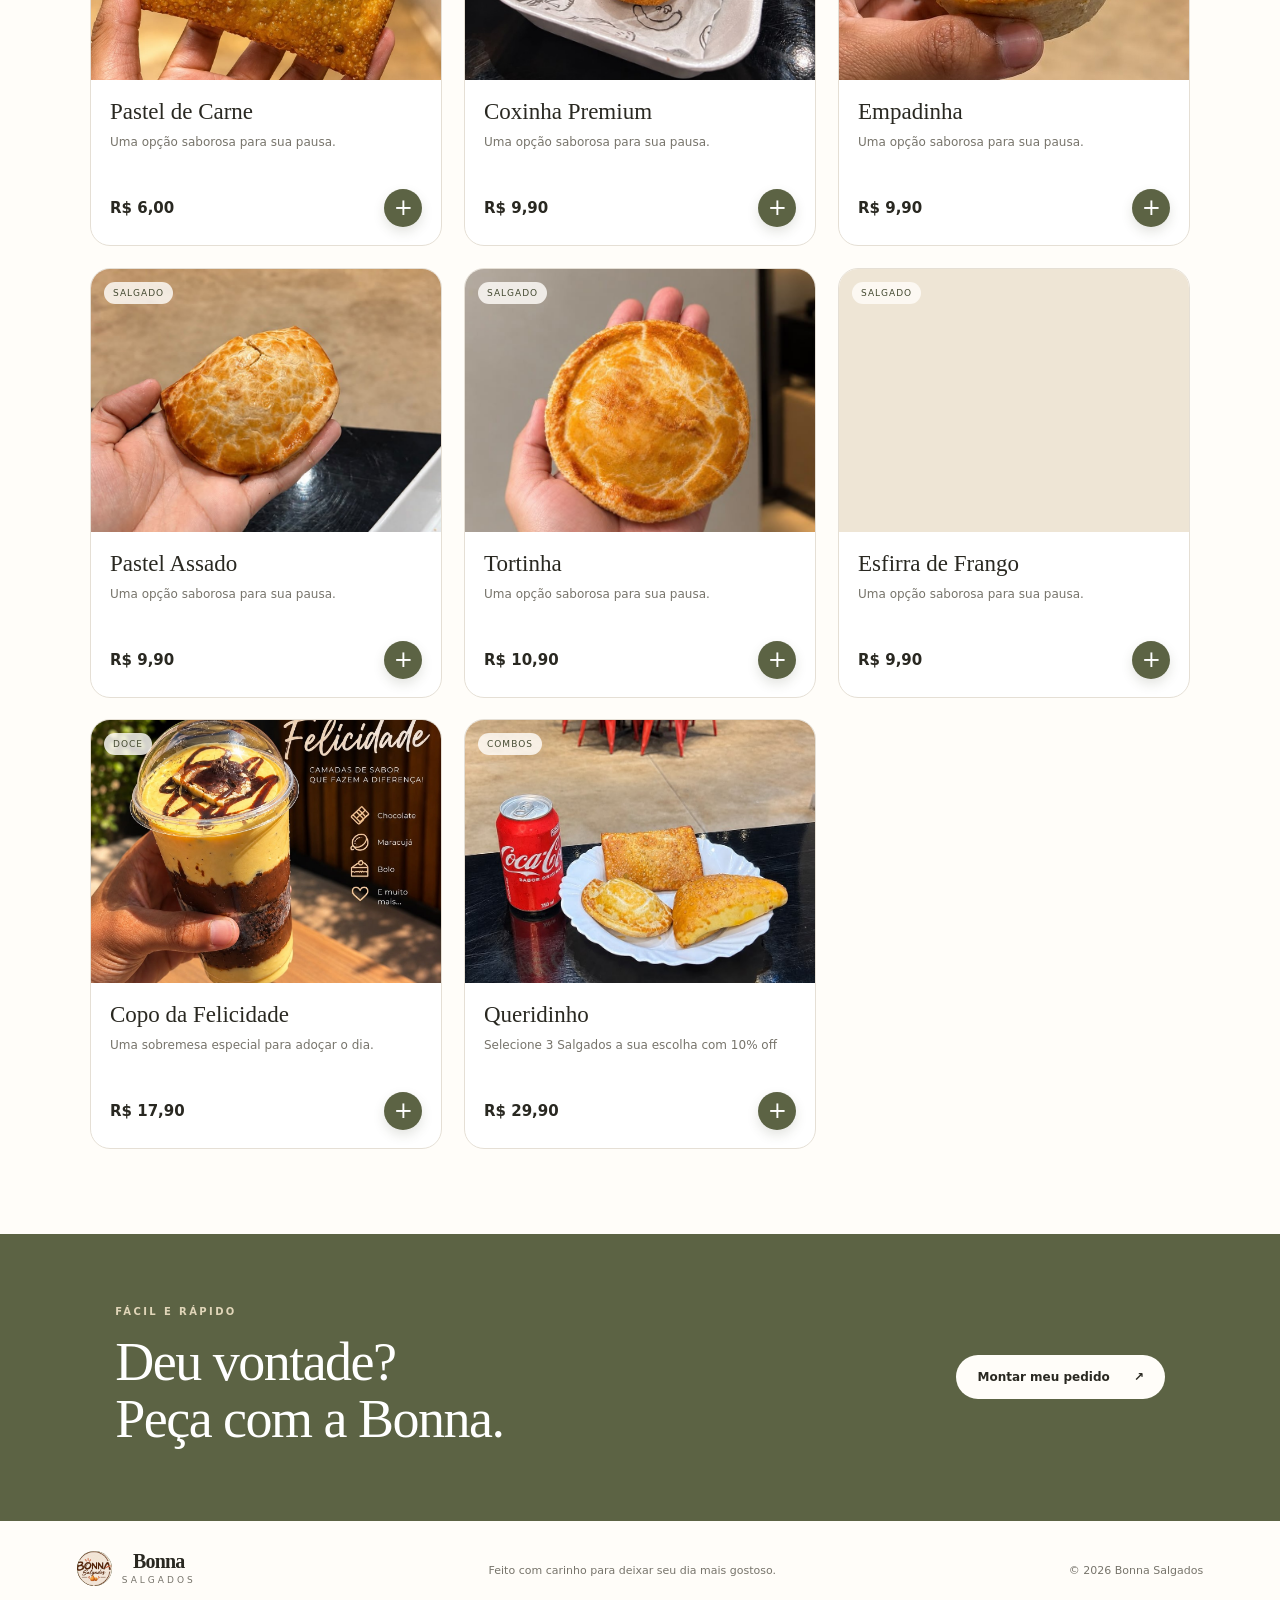
==== commit b011020a: "Add files via upload" ====
--- a/index.html
+++ b/index.html
@@ -12,9 +12,8 @@
   <header class="topbar">
     <a class="brand" href="#" aria-label="Bonna Salgados - início">
       <span class="brand-mark">
-        <div class="center">
-            <img src="./img/Logo.jpeg"> </img>
-        </div></span>
+        <img src="./img/Logo.jpeg" alt="Logo da Bonna Salgados">
+      </span>
       <span><strong>Bonna</strong><small>SALGADOS</small></span>
     </a>
     <button class="cart-shortcut" id="open-cart" aria-label="Abrir carrinho">
@@ -62,16 +61,45 @@
 
   <div class="overlay" id="overlay" hidden></div>
   <aside class="cart-drawer" id="cart-drawer" aria-label="Seu carrinho" aria-modal="true" role="dialog" hidden>
-    <div class="cart-header"><div><p class="eyebrow">SEU PEDIDO</p><h2>Carrinho</h2></div><button class="close-cart" id="close-cart" aria-label="Fechar carrinho">×</button></div>
+    <div class="cart-header">
+      <div><p class="eyebrow">SEU PEDIDO</p><h2>Seu carrinho</h2><p class="cart-subtitle">Confira os itens antes de enviar.</p></div>
+      <button class="close-cart" id="close-cart" aria-label="Fechar carrinho">×</button>
+    </div>
     <div class="cart-items" id="cart-items"></div>
     <div class="cart-bottom">
-      <div class="total-row"><span>Total estimado</span><strong id="cart-total">R$ 0,00</strong></div>
+      <section class="fulfilment-section" aria-labelledby="fulfilment-title">
+        <p class="field-label" id="fulfilment-title">Como você quer receber? <span class="required-mark">*</span></p>
+        <div class="fulfilment-options">
+          <label class="fulfilment-option" for="order-delivery">
+            <input id="order-delivery" type="radio" name="fulfilment" value="entrega" required>
+            <span class="fulfilment-icon" aria-hidden="true">↗</span>
+            <span><strong>Entrega</strong><small>Receba no endereço</small></span>
+          </label>
+          <label class="fulfilment-option" for="order-pickup">
+            <input id="order-pickup" type="radio" name="fulfilment" value="retirada" required>
+            <span class="fulfilment-icon" aria-hidden="true">⌂</span>
+            <span><strong>Retirada</strong><small>Busque na Bonna</small></span>
+          </label>
+        </div>
+        <div class="address-fields" id="address-fields" hidden>
+          <label class="field-label" for="customer-address">Endereço completo <span class="required-mark">*</span></label>
+          <input id="customer-address" class="customer-input" type="text" placeholder="Rua, número e bairro" autocomplete="street-address">
+          <label class="field-label" for="address-complement">Complemento ou referência (opcional)</label>
+          <input id="address-complement" class="customer-input" type="text" placeholder="Apartamento, portão, ponto de referência">
+        </div>
+      </section>
       <label class="field-label" for="customer-name">Seu nome (opcional)</label>
-      <input id="customer-name" class="customer-input" type="text" placeholder="Como podemos te chamar?">
+      <input id="customer-name" class="customer-input" type="text" placeholder="Como podemos te chamar?" autocomplete="name">
       <label class="field-label" for="order-notes">Observações (opcional)</label>
-      <textarea id="order-notes" class="customer-input" rows="2" placeholder="Ex.: retirar no balcão"></textarea>
-      <button class="button button-dark checkout-button" id="checkout">Finalizar pelo WhatsApp <span>↗</span></button>
-      <p class="checkout-note">O pedido será enviado para confirmação pelo WhatsApp.</p>
+      <textarea id="order-notes" class="customer-input" rows="2" placeholder="Algum detalhe para o pedido?"></textarea>
+      <div class="price-summary">
+        <div class="summary-line"><span>Itens do pedido</span><strong id="cart-subtotal">R$ 0,00</strong></div>
+        <div class="summary-line summary-muted"><span>Entrega</span><span id="delivery-summary">Confirmada pelo WhatsApp</span></div>
+        <div class="total-row"><span>Total estimado</span><strong id="cart-total">R$ 0,00</strong></div>
+        <p class="price-disclaimer">A taxa de entrega, se houver, será confirmada pela Bonna antes de concluir o pedido.</p>
+      </div>
+      <button class="button button-dark checkout-button" id="checkout">Enviar pedido pelo WhatsApp <span>↗</span></button>
+      <p class="checkout-note">Seu pedido será enviado para confirmação pelo WhatsApp.</p>
     </div>
   </aside>
   <div class="toast" id="toast" role="status" aria-live="polite"></div>
--- a/style.css
+++ b/style.css
@@ -152,3 +152,180 @@
     min-height: 0;
   }
 }
+
+
+/* Refinamento Bonna: movimentos suaves, estados de foco e carrinho mais visual */
+:root {
+  --motion-fast: 180ms;
+  --motion-smooth: 280ms;
+  --ease-bonna: cubic-bezier(.22, .75, .25, 1);
+}
+button, a, input, textarea {
+  transition: color var(--motion-fast) ease, background-color var(--motion-fast) ease,
+    border-color var(--motion-fast) ease, box-shadow var(--motion-fast) ease,
+    transform var(--motion-fast) var(--ease-bonna);
+}
+button:focus-visible, a:focus-visible, input:focus-visible, textarea:focus-visible {
+  outline: 3px solid rgba(214, 163, 94, .65);
+  outline-offset: 3px;
+}
+.topbar {
+  position: sticky;
+  top: 0;
+  z-index: 8;
+  backdrop-filter: blur(14px);
+  background: rgba(255,253,249,.94);
+}
+.brand-mark { overflow: hidden; flex: 0 0 auto; }
+.brand-mark img {
+  display: block;
+  width: 100%;
+  height: 100%;
+  object-fit: cover;
+  border: 0;
+  border-radius: inherit;
+}
+.cart-shortcut { transition: transform .2s var(--ease-bonna), border-color .2s, background .2s; }
+.cart-shortcut:hover { transform: translateY(-1px); border-color: var(--olive); background: var(--cream); }
+.cart-shortcut span { transition: transform .2s var(--ease-bonna); }
+.cart-shortcut.bump span { animation: cart-bump .35s var(--ease-bonna); }
+@keyframes cart-bump { 50% { transform: scale(1.28); } }
+.hero { isolation: isolate; }
+.hero h1 { animation: hero-rise .7s var(--ease-bonna) both; }
+.hero-copy, .hero-link { animation: hero-rise .7s .1s var(--ease-bonna) both; }
+.hero-decoration { pointer-events: none; animation: decoration-drift 10s ease-in-out infinite alternate; }
+@keyframes hero-rise { from { opacity: 0; transform: translateY(14px); } to { opacity: 1; transform: translateY(0); } }
+@keyframes decoration-drift { from { transform: translateY(-50%) rotate(-13deg); } to { transform: translateY(calc(-50% - 8px)) rotate(-10deg); } }
+.product-card { will-change: transform; }
+.product-card:hover .product-image { transform: scale(1.035); }
+.product-visual { overflow: hidden; }
+.product-image { transition: transform .55s var(--ease-bonna); }
+.add-button { box-shadow: 0 5px 12px rgba(69,75,50,.15); }
+.add-button:hover { transform: rotate(90deg) scale(1.06); }
+.add-button:active { transform: scale(.94); }
+.category-tab { transition: background .2s, color .2s, border-color .2s, transform .2s; }
+.category-tab:hover { transform: translateY(-1px); border-color: var(--olive); }
+.reveal-on-scroll { opacity: 0; transform: translateY(18px); transition: opacity .65s var(--ease-bonna), transform .65s var(--ease-bonna); }
+.reveal-on-scroll.is-revealed { opacity: 1; transform: translateY(0); }
+.product-card.reveal-on-scroll { transition-delay: var(--reveal-delay, 0ms); }
+.overlay {
+  opacity: 0;
+  transition: opacity 260ms var(--ease-bonna);
+  background: rgba(28,27,22,.42);
+  backdrop-filter: blur(4px);
+}
+.overlay.is-visible { opacity: 1; }
+.cart-drawer {
+  transform: translateX(24px);
+  opacity: .92;
+  transition: transform 260ms var(--ease-bonna), opacity 260ms var(--ease-bonna);
+  padding: 25px 24px 18px;
+}
+.cart-drawer.is-open { transform: translateX(0); opacity: 1; }
+.cart-header { flex: 0 0 auto; padding-bottom: 17px; }
+.cart-header h2 { font-size: 34px; }
+.close-cart {
+  display: grid; place-items: center; width: 38px; height: 38px;
+  border-radius: 50%; background: var(--cream);
+}
+.close-cart:hover { background: #eae3d7; color: var(--ink); transform: rotate(90deg); }
+.cart-items { min-height: 100px; }
+.empty-cart { display: grid; justify-items: center; gap: 7px; padding: 38px 14px; }
+.empty-cart-mark {
+  display: grid; place-items: center; width: 58px; height: 58px; margin-bottom: 5px;
+  border-radius: 50%; background: var(--cream); color: var(--olive);
+  font: italic 30px Georgia, serif;
+}
+.empty-cart h3 { margin: 0; font: 400 21px Georgia, serif; color: var(--ink); }
+.empty-cart p { max-width: 230px; margin: 0; }
+.cart-item {
+  grid-template-columns: 68px minmax(0, 1fr) auto;
+  align-items: start;
+  gap: 12px;
+  padding: 14px 0;
+  animation: item-in .28s var(--ease-bonna) both;
+}
+@keyframes item-in { from { opacity: 0; transform: translateY(6px); } to { opacity: 1; transform: translateY(0); } }
+.cart-item-image {
+  display: block; width: 68px; height: 68px; object-fit: cover; object-position: center;
+  border-radius: 13px; background: var(--cream);
+}
+.cart-item-placeholder { display: grid; place-items: center; color: var(--olive); font: italic 24px Georgia, serif; }
+.cart-item-main { min-width: 0; }
+.cart-item h3 { font-size: 17px; line-height: 1.25; }
+.cart-item small { display: block; margin-top: 4px; }
+.cart-item-side { display: flex; flex-direction: column; align-items: end; gap: 13px; }
+.cart-item-total { font-size: 12px; }
+.remove-item { padding: 0; border: 0; background: transparent; color: #8a7462; font-size: 10px; text-decoration: underline; text-underline-offset: 3px; }
+.remove-item:hover { color: #9a3d32; }
+.quantity { gap: 9px; margin-top: 9px; }
+.quantity button {
+  width: 29px; height: 29px; display: grid; place-items: center;
+  border-radius: 50%; color: var(--olive-dark); font-size: 17px;
+}
+.quantity button:hover { border-color: var(--olive); background: var(--cream); }
+.quantity span { min-width: 12px; text-align: center; font-size: 12px; font-weight: 700; }
+.cart-bottom { flex: 0 0 auto; max-height: 57%; overflow-y: auto; padding-top: 13px; }
+.fulfilment-section { padding-bottom: 14px; border-bottom: 1px solid var(--line); }
+.field-label { margin-top: 11px; font-weight: 650; color: var(--ink); }
+.required-mark { color: #9a3d32; }
+.fulfilment-options { display: grid; grid-template-columns: 1fr 1fr; gap: 9px; }
+.fulfilment-option {
+  display: flex; align-items: center; gap: 9px; min-width: 0; padding: 11px 10px;
+  border: 1px solid var(--line); border-radius: 14px; background: white; cursor: pointer;
+}
+.fulfilment-option.selected { border-color: var(--olive); background: #f1f2eb; box-shadow: inset 0 0 0 1px var(--olive); }
+.fulfilment-option input { accent-color: var(--olive); margin: 0; flex: 0 0 auto; }
+.fulfilment-icon {
+  display: grid; place-items: center; flex: 0 0 30px; width: 30px; height: 30px;
+  border-radius: 10px; background: var(--cream); color: var(--olive); font-size: 18px;
+}
+.fulfilment-option strong { display: block; font-size: 12px; }
+.fulfilment-option small { display: block; margin-top: 3px; color: var(--muted); font-size: 10px; line-height: 1.3; }
+.address-fields { padding-top: 2px; animation: item-in .22s ease both; }
+.address-fields[hidden] { display: none !important; }
+.customer-input { transition: border-color .2s, box-shadow .2s; }
+.customer-input:focus { border-color: var(--olive); box-shadow: 0 0 0 3px rgba(92,99,68,.1); }
+.price-summary { margin-top: 14px; padding: 13px 14px 10px; border-radius: 15px; background: var(--cream); }
+.summary-line { display: flex; align-items: center; justify-content: space-between; gap: 12px; margin-bottom: 9px; font-size: 12px; }
+.summary-line strong { font-size: 12px; }
+.summary-muted { color: var(--muted); font-size: 10px; }
+.total-row { margin: 10px 0 0; padding-top: 12px; border-top: 1px solid #ded7ca; font-size: 13px; }
+.total-row strong { color: var(--olive-dark); font-size: 22px; }
+.price-disclaimer { margin: 8px 0 0; color: var(--muted); font-size: 10px; line-height: 1.45; }
+.checkout-button { min-height: 49px; margin-top: 13px; box-shadow: 0 7px 18px rgba(69,75,50,.17); }
+.checkout-button:hover { background: var(--olive-dark); box-shadow: 0 10px 24px rgba(69,75,50,.22); }
+.checkout-button:active { transform: scale(.99); }
+.checkout-note { margin: 8px 0 0; }
+.toast { max-width: calc(100vw - 30px); text-align: center; line-height: 1.4; }
+@media (max-width: 760px) {
+  .cart-drawer { padding: 20px 17px 12px; }
+  .cart-bottom { max-height: 60%; }
+  .cart-item { grid-template-columns: 58px minmax(0, 1fr) auto; gap: 9px; }
+  .cart-item-image { width: 58px; height: 58px; border-radius: 11px; }
+  .cart-item h3 { font-size: 15px; }
+  .cart-item-side { gap: 9px; }
+  .fulfilment-option { padding: 10px 7px; gap: 6px; }
+  .fulfilment-icon { width: 26px; height: 26px; flex-basis: 26px; font-size: 16px; }
+  .price-summary { padding: 11px 12px 9px; }
+}
+@media (max-height: 760px) {
+  .cart-drawer { padding-top: 14px; padding-bottom: 10px; }
+  .cart-header { padding-bottom: 10px; }
+  .cart-header .eyebrow { margin-bottom: 5px; }
+  .cart-header h2 { font-size: 29px; }
+  .cart-subtitle { margin-top: 3px; }
+  .cart-bottom { max-height: 63%; }
+  .field-label { margin-top: 8px; margin-bottom: 5px; }
+  .customer-input { padding: 9px 10px; }
+  .checkout-button { min-height: 43px; margin-top: 10px; }
+}
+@media (prefers-reduced-motion: reduce) {
+  *, *::before, *::after {
+    scroll-behavior: auto !important;
+    animation-duration: .01ms !important;
+    animation-iteration-count: 1 !important;
+    transition-duration: .01ms !important;
+  }
+  .reveal-on-scroll { opacity: 1; transform: none; }
+}
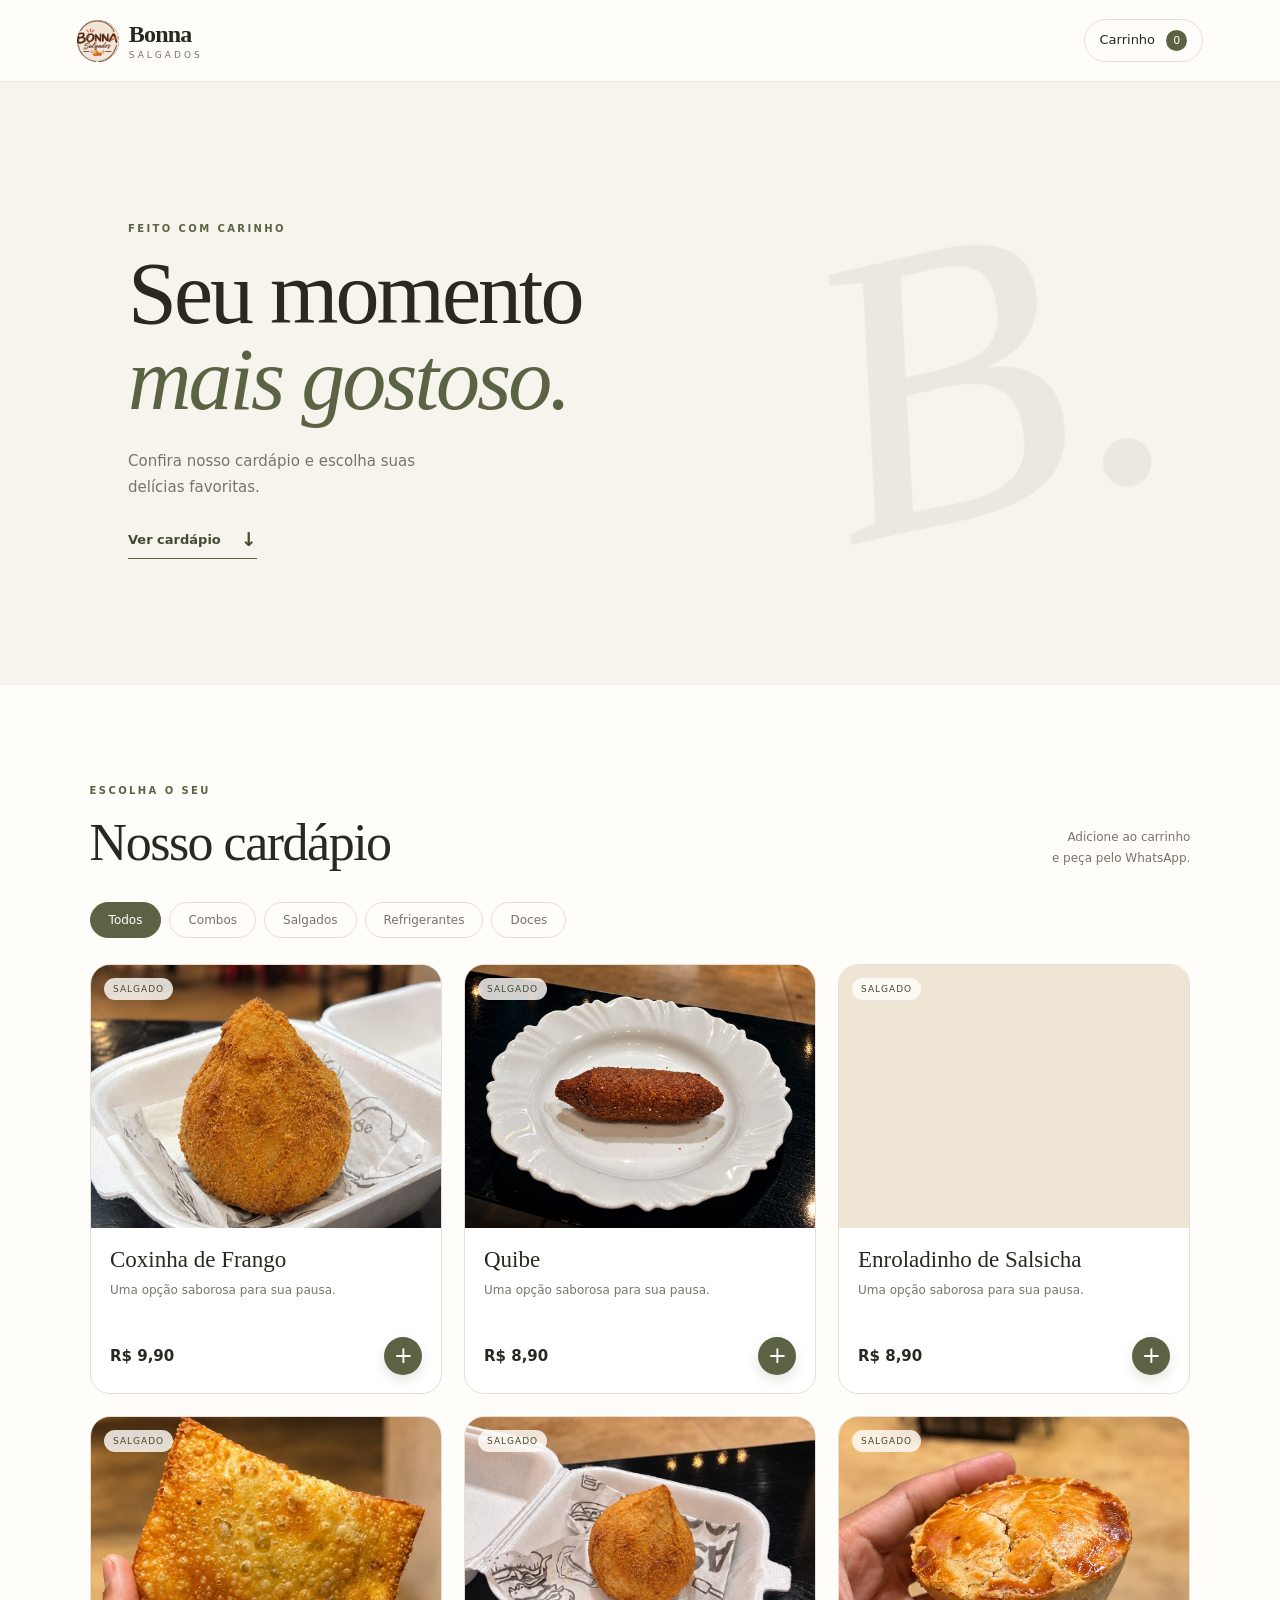
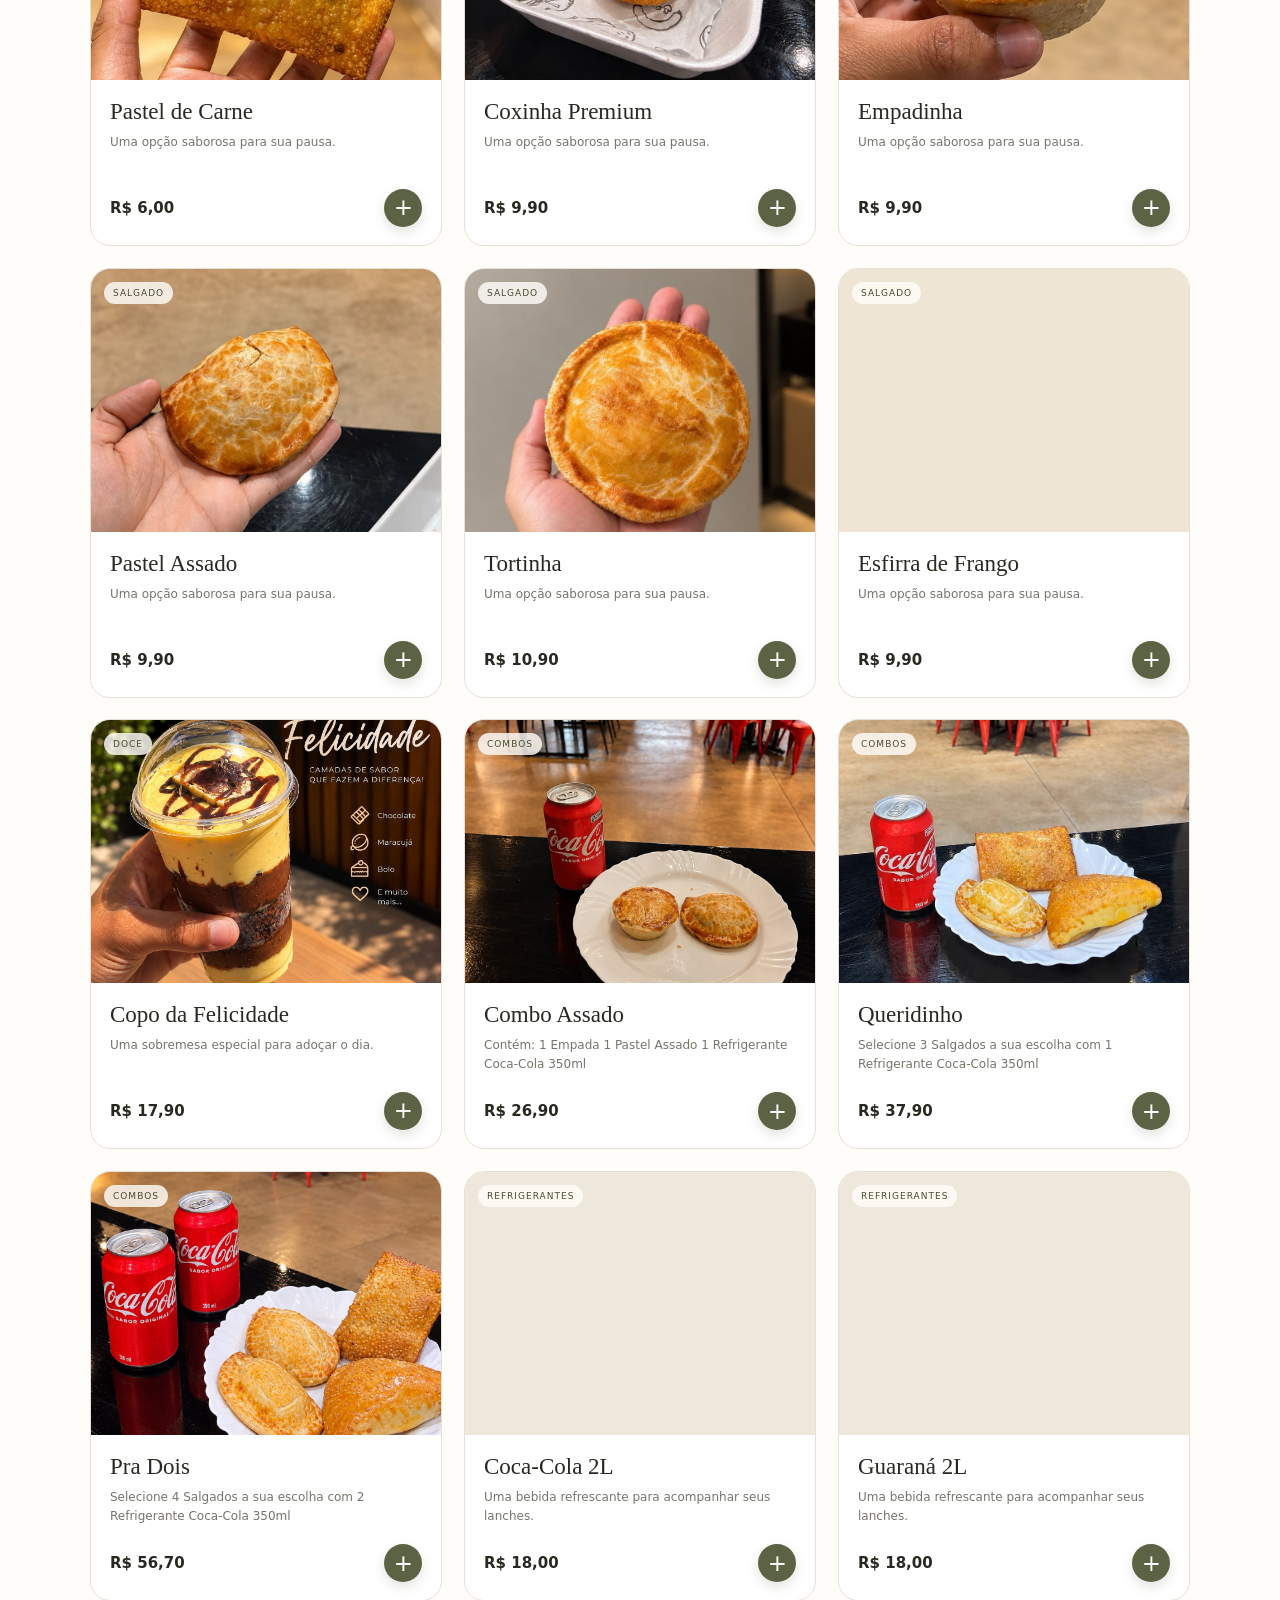
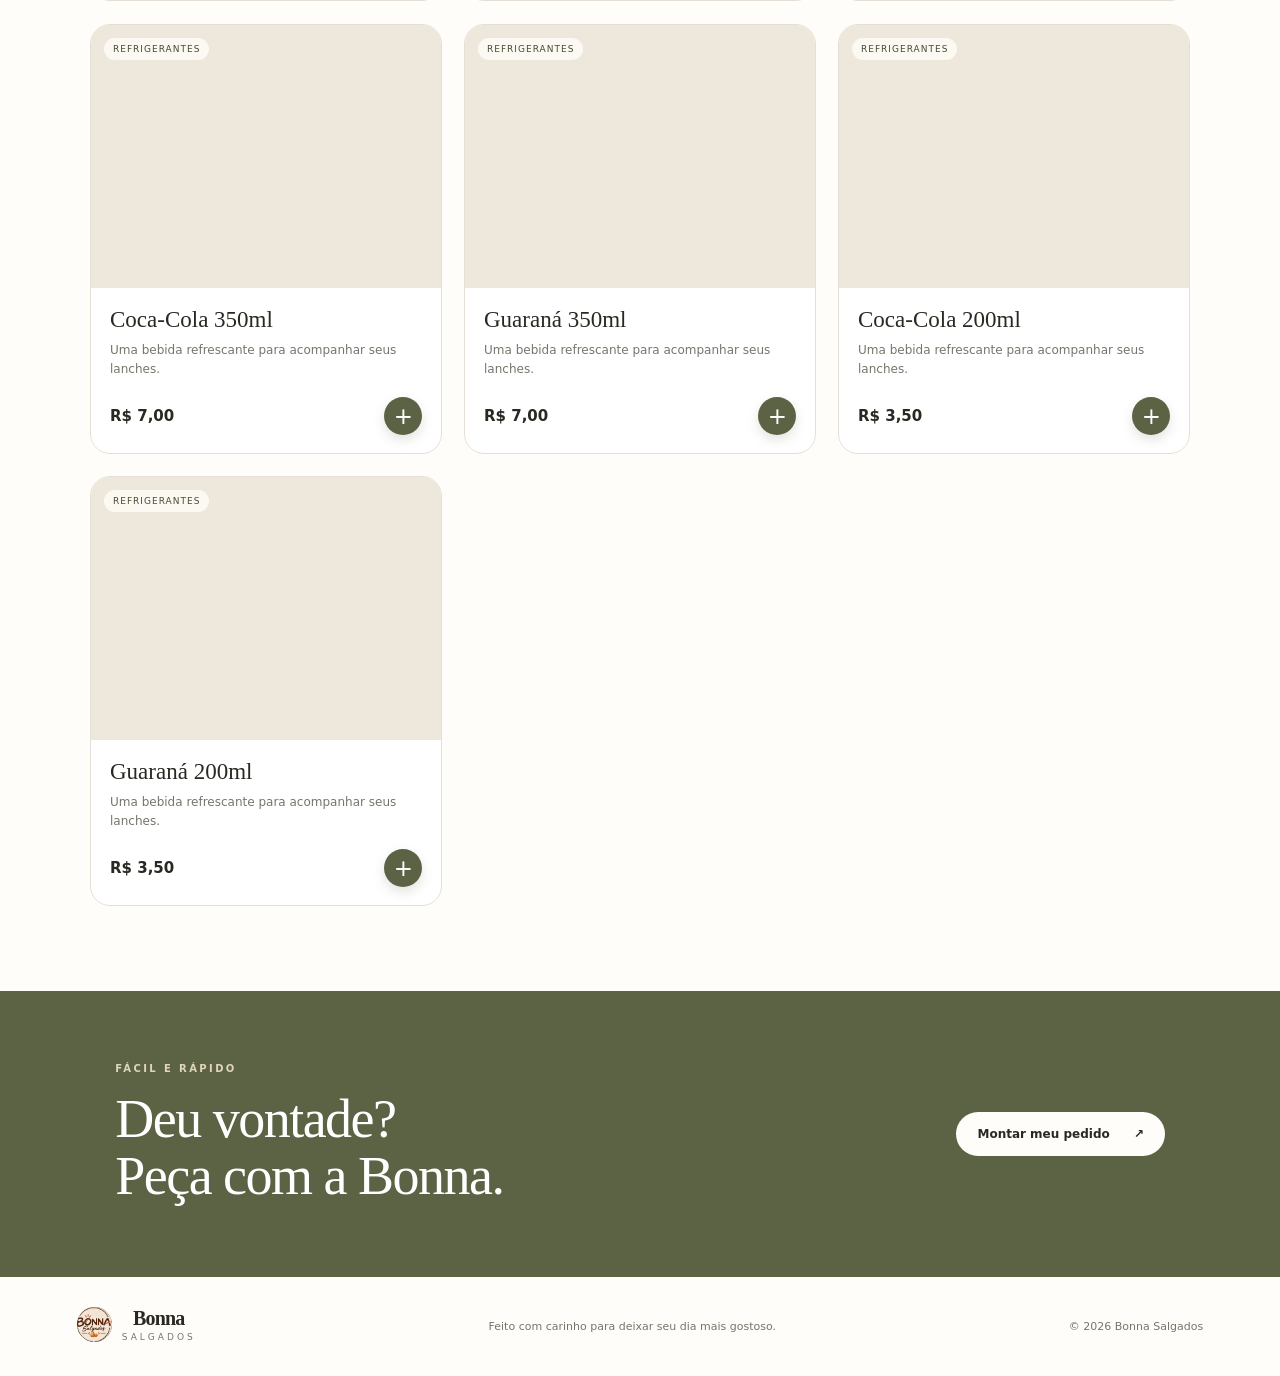
==== commit 11eee1f5: "Add files via upload" ====
--- a/index.html
+++ b/index.html
@@ -39,6 +39,7 @@
         <button class="category-tab active" data-category="todos">Todos</button>
         <button class="category-tab" data-category="combos">Combos</button>
         <button class="category-tab" data-category="salgados">Salgados</button>
+        <button class="category-tab" data-category="refrigerantes">Refrigerantes</button>
         <button class="category-tab" data-category="doces">Doces</button>
       
 
